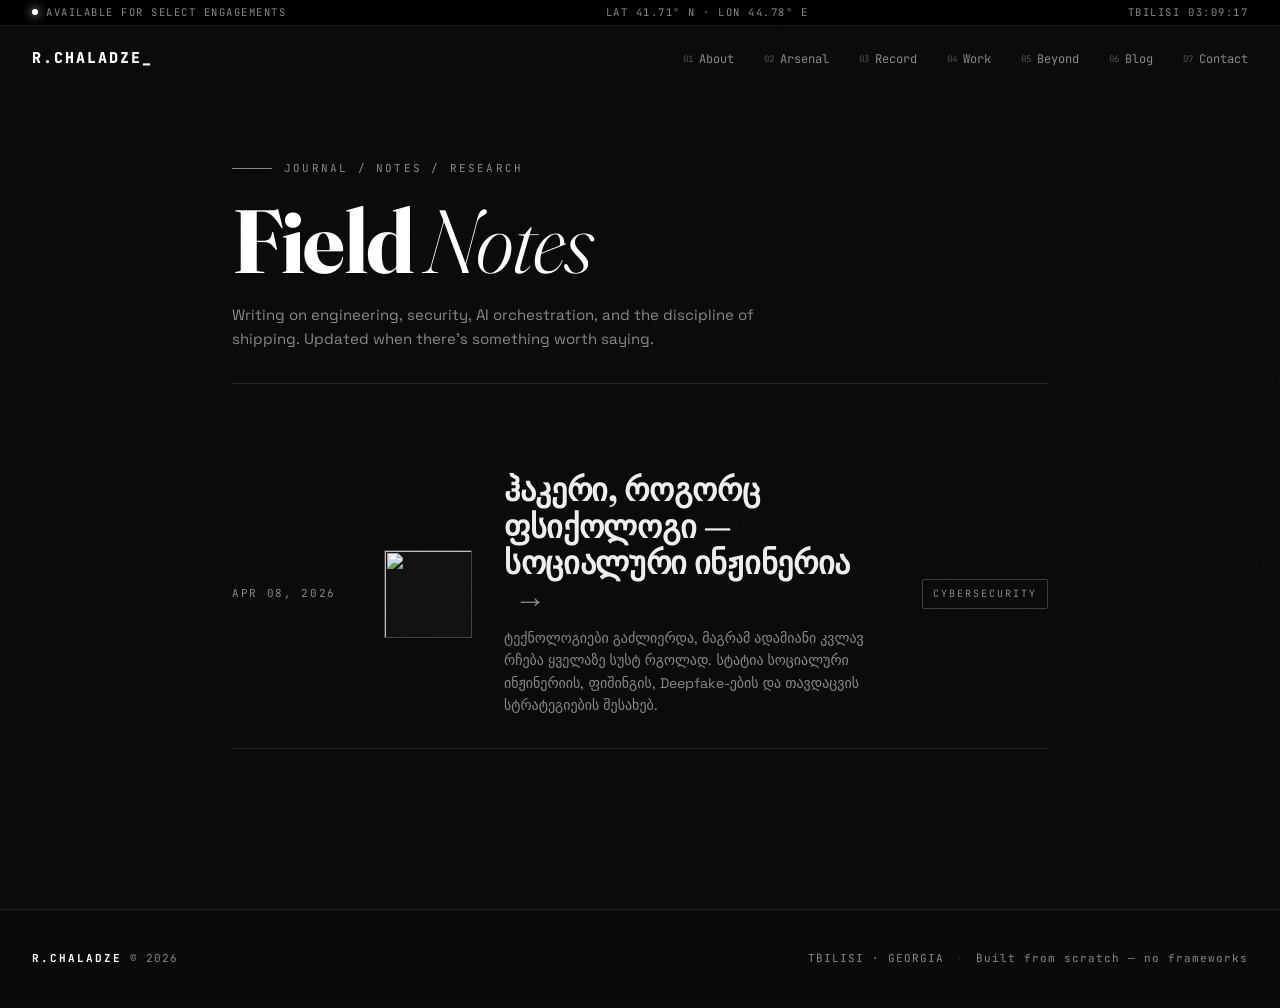
==== blogs.html @ 8592b8cc "Add blog page, first post, and GoatCounter analytics - New blogs.html with markdown-rendered post li" ====
<!DOCTYPE html>
<html lang="en">
<head>
<meta charset="UTF-8" />
<meta name="viewport" content="width=device-width, initial-scale=1.0" />
<title>Blog — Reziko Chaladze</title>
<meta name="description" content="Writing by Reziko Chaladze — engineering, security, AI, and shipping." />

<link rel="icon" href="data:image/svg+xml,%3Csvg xmlns='http://www.w3.org/2000/svg' viewBox='0 0 100 100'%3E%3Crect width='100' height='100' fill='%23000'/%3E%3Ctext x='50' y='70' font-family='monospace' font-size='64' font-weight='800' text-anchor='middle' fill='%23fff'%3ER%3C/text%3E%3C/svg%3E" />

<link rel="preconnect" href="https://fonts.googleapis.com" />
<link rel="preconnect" href="https://fonts.gstatic.com" crossorigin />
<link href="https://fonts.googleapis.com/css2?family=JetBrains+Mono:wght@300;400;500;700;800&family=Space+Grotesk:wght@300;400;500;600;700&family=Fraunces:ital,wght@0,300;0,700;1,400&display=swap" rel="stylesheet" />

<link rel="stylesheet" href="style.css" />
<style>
  .blog-wrap{max-width:880px;margin:0 auto;padding:160px 32px 120px}
  .blog-head{border-bottom:1px solid var(--line);padding-bottom:32px;margin-bottom:56px}
  .blog-head .kicker{font-family:var(--mono);font-size:11px;letter-spacing:.2em;color:var(--mute);text-transform:uppercase;display:flex;align-items:center;gap:12px;margin-bottom:20px}
  .blog-head .kicker span.k-line{display:inline-block;width:40px;height:1px;background:var(--mute)}
  .blog-head h1{font-family:var(--serif);font-size:clamp(48px,7vw,96px);font-weight:700;line-height:.95;letter-spacing:-.02em}
  .blog-head h1 em{font-style:italic;font-weight:300}
  .blog-head p.sub{margin-top:20px;color:var(--mute);max-width:560px;font-size:15px}

  .post-list{display:flex;flex-direction:column}
  .post-item{display:grid;grid-template-columns:120px 88px 1fr auto;gap:32px;align-items:center;padding:32px 0;border-bottom:1px solid var(--line);transition:padding .3s,background .3s;position:relative}
  .post-item .thumb{width:88px;height:88px;object-fit:cover;border:1px solid var(--line2);background:var(--bg2);filter:grayscale(.2);transition:filter .3s}
  .post-item:hover .thumb{filter:grayscale(0)}
  .post-hero{width:100%;max-height:420px;object-fit:cover;border:1px solid var(--line);margin-bottom:40px}
  .post-item:hover{padding-left:16px}
  .post-item:hover h3{color:#fff}
  .post-item .date{font-family:var(--mono);font-size:11px;letter-spacing:.15em;color:var(--mute);text-transform:uppercase}
  .post-item h3{font-family:var(--serif);font-size:clamp(22px,3vw,32px);font-weight:700;line-height:1.15;letter-spacing:-.01em;color:#eee;transition:color .3s}
  .post-item p.ex{margin-top:8px;color:var(--mute);font-size:14px;max-width:60ch}
  .post-item .tag{font-family:var(--mono);font-size:10px;letter-spacing:.2em;color:var(--mute);text-transform:uppercase;border:1px solid var(--line2);padding:6px 10px;border-radius:2px;white-space:nowrap}
  .post-item .arr{display:inline-block;margin-left:10px;transition:transform .3s;color:var(--mute)}
  .post-item:hover .arr{transform:translateX(6px);color:#fff}
  @media (max-width:700px){
    .post-item{grid-template-columns:1fr;gap:10px}
    .post-item .tag{justify-self:start}
    .post-item .thumb{width:100%;height:180px}
  }

  .back-link{display:inline-flex;align-items:center;gap:10px;font-family:var(--mono);font-size:11px;letter-spacing:.2em;text-transform:uppercase;color:var(--mute);margin-bottom:48px;transition:color .3s}
  .back-link:hover{color:#fff}

  /* Single post */
  .post-meta{font-family:var(--mono);font-size:11px;letter-spacing:.2em;color:var(--mute);text-transform:uppercase;margin-bottom:20px;display:flex;gap:16px;flex-wrap:wrap;align-items:center}
  .post-meta .tag{border:1px solid var(--line2);padding:4px 10px}
  .post-body{font-family:var(--sans);font-size:17px;line-height:1.75;color:#ddd}
  .post-body h1{font-family:var(--serif);font-size:clamp(40px,6vw,72px);font-weight:700;line-height:1;letter-spacing:-.02em;color:#fff;margin-bottom:40px}
  .post-body h2{font-family:var(--serif);font-size:32px;font-weight:700;color:#fff;margin:56px 0 20px;letter-spacing:-.01em}
  .post-body h3{font-family:var(--serif);font-size:24px;font-weight:700;color:#fff;margin:40px 0 16px}
  .post-body p{margin-bottom:24px}
  .post-body a{color:#fff;text-decoration:underline;text-decoration-color:var(--mute);text-underline-offset:4px;transition:text-decoration-color .2s}
  .post-body a:hover{text-decoration-color:#fff}
  .post-body strong{color:#fff;font-weight:600}
  .post-body em{font-style:italic}
  .post-body ul,.post-body ol{margin:0 0 24px 24px}
  .post-body li{margin-bottom:10px;list-style:disc}
  .post-body ol li{list-style:decimal}
  .post-body blockquote{border-left:2px solid #fff;padding:8px 24px;margin:32px 0;color:var(--mute);font-family:var(--serif);font-style:italic;font-size:20px}
  .post-body code{font-family:var(--mono);font-size:14px;background:var(--bg2);padding:2px 6px;border-radius:2px;border:1px solid var(--line)}
  .post-body pre{background:var(--bg2);border:1px solid var(--line);padding:20px;border-radius:4px;overflow-x:auto;margin-bottom:24px}
  .post-body pre code{background:transparent;border:0;padding:0;font-size:13px;line-height:1.6}
  .post-body hr{border:0;border-top:1px solid var(--line);margin:48px 0}
  .post-body img{border:1px solid var(--line);margin:24px 0}

  .loading{font-family:var(--mono);font-size:12px;color:var(--mute);letter-spacing:.1em}
</style>
</head>
<body>

<div class="cursor"></div>
<div class="cursor-dot"></div>
<div class="noise"></div>

<div class="statusbar">
  <div class="sb-inner">
    <span class="sb-item"><span class="dot live"></span> AVAILABLE FOR SELECT ENGAGEMENTS</span>
    <span class="sb-item hide-sm">LAT 41.71° N · LON 44.78° E</span>
    <span class="sb-item">TBILISI <span id="clock">—</span></span>
  </div>
</div>

<nav id="navbar">
  <div class="nav-inner">
    <a href="index.html" class="brand">R.CHALADZE<span class="blink">_</span></a>
    <ul class="nav-links">
      <li><a href="index.html#about"><span class="n">01</span>About</a></li>
      <li><a href="index.html#arsenal"><span class="n">02</span>Arsenal</a></li>
      <li><a href="index.html#record"><span class="n">03</span>Record</a></li>
      <li><a href="index.html#work"><span class="n">04</span>Work</a></li>
      <li><a href="index.html#beyond"><span class="n">05</span>Beyond</a></li>
      <li><a href="blogs.html"><span class="n">06</span>Blog</a></li>
      <li><a href="index.html#contact"><span class="n">07</span>Contact</a></li>
    </ul>
    <button class="nav-toggle" aria-label="Menu">☰</button>
  </div>
</nav>

<main class="blog-wrap">
  <!-- INDEX VIEW -->
  <div id="index-view">
    <div class="blog-head">
      <div class="kicker">
        <span class="k-line"></span>
        <span>JOURNAL / NOTES / RESEARCH</span>
      </div>
      <h1>Field <em>Notes</em></h1>
      <p class="sub">Writing on engineering, security, AI orchestration, and the discipline of shipping. Updated when there's something worth saying.</p>
    </div>
    <div class="post-list" id="post-list">
      <div class="loading">LOADING POSTS…</div>
    </div>
  </div>

  <!-- SINGLE POST VIEW -->
  <div id="post-view" style="display:none">
    <a href="blogs.html" class="back-link">← ALL POSTS</a>
    <div id="post-content" class="post-body">
      <div class="loading">LOADING…</div>
    </div>
  </div>
</main>

<footer>
  <div class="foot">
    <div><span class="f-brand">R.CHALADZE</span> © 2026</div>
    <div class="f-right">
      <span>TBILISI · GEORGIA</span>
      <span class="sep">·</span>
      <span>Built from scratch — no frameworks</span>
    </div>
  </div>
</footer>

<script src="https://cdn.jsdelivr.net/npm/marked/marked.min.js"></script>
<script src="script.js"></script>

<!-- GoatCounter analytics -->
<script data-goatcounter="https://revaz.goatcounter.com/count"
        async src="//gc.zgo.at/count.js"></script>
<script>
(function(){
  const params = new URLSearchParams(location.search);
  const slug = params.get('post');

  function fmtDate(d){
    try{
      return new Date(d).toLocaleDateString('en-US',{year:'numeric',month:'short',day:'2-digit'}).toUpperCase();
    }catch(e){return d}
  }

  async function loadIndex(){
    try{
      const res = await fetch('posts/posts.json',{cache:'no-store'});
      const posts = await res.json();
      posts.sort((a,b)=> new Date(b.date) - new Date(a.date));
      const list = document.getElementById('post-list');
      if(!posts.length){ list.innerHTML = '<div class="loading">NO POSTS YET.</div>'; return; }
      list.innerHTML = posts.map(p => `
        <a class="post-item" href="blogs.html?post=${encodeURIComponent(p.slug)}">
          <span class="date">${fmtDate(p.date)}</span>
          ${p.image ? `<img class="thumb" src="posts/${p.image}" alt="">` : '<span></span>'}
          <div>
            <h3>${p.title} <span class="arr">→</span></h3>
            ${p.excerpt ? `<p class="ex">${p.excerpt}</p>` : ''}
          </div>
          <span class="tag">${p.tag || 'POST'}</span>
        </a>
      `).join('');
    }catch(e){
      document.getElementById('post-list').innerHTML = '<div class="loading">FAILED TO LOAD POSTS.</div>';
      console.error(e);
    }
  }

  async function loadPost(slug){
    document.getElementById('index-view').style.display = 'none';
    document.getElementById('post-view').style.display = 'block';
    const el = document.getElementById('post-content');
    try{
      const res = await fetch('posts/posts.json',{cache:'no-store'});
      const posts = await res.json();
      const post = posts.find(p => p.slug === slug);
      if(!post){ el.innerHTML = '<h1>404</h1><p>Post not found.</p>'; return; }
      document.title = post.title + ' — Reziko Chaladze';
      const md = await fetch('posts/' + post.file, {cache:'no-store'}).then(r => r.text());
      el.innerHTML = `
        <div class="post-meta">
          <span>${fmtDate(post.date)}</span>
          <span class="tag">${post.tag || 'POST'}</span>
        </div>
        ${post.image ? `<img class="post-hero" src="posts/${post.image}" alt="">` : ''}
        ${marked.parse(md)}
      `;
    }catch(e){
      el.innerHTML = '<h1>Error</h1><p>Could not load post.</p>';
      console.error(e);
    }
  }

  if(slug) loadPost(slug); else loadIndex();
})();
</script>
</body>
</html>
---- style.css ----
/* ========== RESET & BASE ========== */
*,*::before,*::after{box-sizing:border-box;margin:0;padding:0}
html{scroll-behavior:smooth;-webkit-font-smoothing:antialiased}
:root{
  --bg:#0a0a0a;
  --bg2:#111;
  --fg:#fff;
  --mute:#888;
  --mute2:#555;
  --line:rgba(255,255,255,.1);
  --line2:rgba(255,255,255,.2);
  --mono:'JetBrains Mono',ui-monospace,monospace;
  --sans:'Space Grotesk',system-ui,sans-serif;
  --serif:'Fraunces',Georgia,serif;
  --max:1280px;
}
body{
  background:var(--bg);
  color:var(--fg);
  font-family:var(--sans);
  line-height:1.6;
  overflow-x:hidden;
  cursor:none;
}
body *{cursor:none}
img{max-width:100%;display:block}
a{color:inherit;text-decoration:none}
ul{list-style:none}
::selection{background:#fff;color:#000}

/* ========== CUSTOM CURSOR ========== */
.cursor,.cursor-dot{
  position:fixed;pointer-events:none;z-index:9999;
  top:0;left:0;
  will-change:transform;
  mix-blend-mode:difference;
}
.cursor{
  width:32px;height:32px;margin:-16px 0 0 -16px;
  border:1px solid #fff;border-radius:50%;
  transition:width .25s,height .25s,margin .25s,border-color .25s;
}
.cursor-dot{width:6px;height:6px;margin:-3px 0 0 -3px;background:#fff;border-radius:50%}
.cursor.hover{width:56px;height:56px;margin:-28px 0 0 -28px;border-color:#fff}
@media (max-width:900px),(pointer:coarse){
  body{cursor:auto}
  .cursor,.cursor-dot{display:none}
}

/* ========== NOISE OVERLAY ========== */
.noise{
  position:fixed;inset:0;pointer-events:none;z-index:50;
  opacity:.04;
  background-image:url("data:image/svg+xml,%3Csvg viewBox='0 0 200 200' xmlns='http://www.w3.org/2000/svg'%3E%3Cfilter id='n'%3E%3CfeTurbulence type='fractalNoise' baseFrequency='0.9'/%3E%3C/filter%3E%3Crect width='100%25' height='100%25' filter='url(%23n)'/%3E%3C/svg%3E");
  mix-blend-mode:overlay;
}

/* ========== STATUS BAR ========== */
.statusbar{
  position:fixed;top:0;left:0;right:0;z-index:101;
  background:#000;
  border-bottom:1px solid var(--line);
  font-family:var(--mono);
  font-size:10.5px;letter-spacing:1.5px;
  color:var(--mute);
  text-transform:uppercase;
  height:26px;display:flex;align-items:center;
}
.sb-inner{
  max-width:var(--max);margin:0 auto;padding:0 32px;width:100%;
  display:flex;justify-content:space-between;gap:24px;
}
.sb-item{display:inline-flex;align-items:center;gap:8px}
.dot{width:6px;height:6px;border-radius:50%;background:var(--mute)}
.dot.live{background:#fff;box-shadow:0 0 10px #fff;animation:pulse 2s ease-in-out infinite}
@keyframes pulse{0%,100%{opacity:1}50%{opacity:.3}}

/* ========== NAV ========== */
#navbar{
  position:fixed;top:26px;left:0;right:0;z-index:100;
  padding:18px 0;
  transition:background .3s, backdrop-filter .3s, padding .3s, border-color .3s;
  border-bottom:1px solid transparent;
}
#navbar.scrolled{
  background:rgba(10,10,10,.72);
  backdrop-filter:blur(14px);
  -webkit-backdrop-filter:blur(14px);
  padding:12px 0;
  border-bottom-color:var(--line);
}
.nav-inner{
  max-width:var(--max);margin:0 auto;padding:0 32px;
  display:flex;align-items:center;justify-content:space-between;
}
.brand{
  font-family:var(--mono);
  font-weight:800;letter-spacing:2px;font-size:15px;
}
.blink{animation:blink 1s steps(1) infinite}
@keyframes blink{50%{opacity:0}}
.nav-links{display:flex;gap:30px}
.nav-links a{
  font-family:var(--mono);
  font-size:12px;color:var(--mute);
  position:relative;padding:4px 0;
  transition:color .2s;
  display:inline-flex;align-items:center;gap:6px;
}
.nav-links a .n{font-size:9px;color:var(--mute2)}
.nav-links a::after{
  content:'';position:absolute;left:0;right:0;bottom:-2px;height:1px;
  background:#fff;transform:scaleX(0);transform-origin:right;
  transition:transform .3s;
}
.nav-links a:hover{color:#fff}
.nav-links a:hover::after{transform:scaleX(1);transform-origin:left}
.nav-toggle{display:none;background:none;border:none;color:#fff;font-size:22px;cursor:pointer}

/* ========== HERO ========== */
.hero{
  min-height:100vh;position:relative;
  display:flex;align-items:center;
  padding:140px 32px 120px;
  overflow:hidden;
}
#grid-canvas{
  position:absolute;inset:0;width:100%;height:100%;
  opacity:.35;pointer-events:none;
}
.hero::after{
  content:'';position:absolute;inset:0;
  background:radial-gradient(ellipse at 30% 50%, transparent 0%, var(--bg) 85%);
  pointer-events:none;
}
.hero-grid{
  position:relative;z-index:2;
  max-width:var(--max);width:100%;margin:0 auto;
  display:grid;grid-template-columns:1.45fr .85fr;gap:80px;align-items:center;
}
.kicker{
  display:flex;align-items:center;gap:14px;margin-bottom:32px;
}
.k-line{width:60px;height:1px;background:#fff}
.k-text{
  font-family:var(--mono);font-size:11px;color:var(--mute);
  letter-spacing:2px;text-transform:uppercase;
}
.title{
  font-family:var(--mono);
  font-size:clamp(56px,11vw,160px);
  font-weight:800;line-height:.88;letter-spacing:-5px;
  margin-bottom:32px;
}
.title .line{display:block}
.title .italic{
  font-family:var(--serif);font-style:italic;font-weight:300;
  letter-spacing:-3px;
  text-shadow:0 0 80px rgba(255,255,255,.15);
}
.lede{
  font-size:clamp(16px,1.4vw,19px);
  color:#ccc;max-width:620px;margin-bottom:48px;
}
.lede strong{color:#fff;font-weight:600}
.ul{border-bottom:1px solid #fff;padding-bottom:1px}
.hero-cta{display:flex;gap:14px;flex-wrap:wrap;margin-bottom:56px}
.btn{
  display:inline-flex;align-items:center;gap:10px;
  padding:16px 28px;
  border:1px solid #fff;background:#fff;color:#000;
  font-family:var(--mono);
  font-size:12px;font-weight:700;letter-spacing:1.5px;text-transform:uppercase;
  transition:all .25s ease;cursor:none;
}
.btn .arr{transition:transform .25s}
.btn:hover{background:transparent;color:#fff;box-shadow:0 0 40px rgba(255,255,255,.2)}
.btn:hover .arr{transform:translateX(4px)}
.btn-ghost{background:transparent;color:#fff}
.btn-ghost:hover{background:#fff;color:#000}

.hero-meta{
  display:grid;grid-template-columns:repeat(4,auto);gap:40px;
  padding-top:32px;border-top:1px solid var(--line);
  max-width:620px;
}
.hero-meta div{display:flex;flex-direction:column;gap:4px}
.hero-meta .lbl{
  font-family:var(--mono);font-size:10px;color:var(--mute2);letter-spacing:1.5px;
}
.hero-meta .val{font-size:13px;color:#fff;font-weight:500}

/* photo frame */
.hero-right{display:flex;justify-content:center}
.photo-frame{
  position:relative;
  width:min(380px,80vw);
  padding:14px;
}
.frame-corner{
  position:absolute;width:18px;height:18px;
  border:1px solid #fff;
}
.frame-corner.tl{top:0;left:0;border-right:none;border-bottom:none}
.frame-corner.tr{top:0;right:0;border-left:none;border-bottom:none}
.frame-corner.bl{bottom:24px;left:0;border-right:none;border-top:none}
.frame-corner.br{bottom:24px;right:0;border-left:none;border-top:none}

.photo-mask{
  width:100%;aspect-ratio:3/4;
  overflow:hidden;
  border:1px solid var(--line2);
  filter:grayscale(100%) contrast(1.1);
  position:relative;
  background:repeating-linear-gradient(45deg,#111 0 2px,#0a0a0a 2px 14px);
  box-shadow:0 0 100px rgba(255,255,255,.06), inset 0 0 60px rgba(0,0,0,.5);
}
.photo-mask img{width:100%;height:100%;object-fit:cover}
.photo-mask.no-img::before{
  content:'R';
  position:absolute;inset:0;
  display:flex;align-items:center;justify-content:center;
  font-family:var(--mono);
  font-size:180px;font-weight:800;color:#fff;
  text-shadow:0 0 40px rgba(255,255,255,.3);
}
.scanlines{
  position:absolute;inset:0;pointer-events:none;
  background:repeating-linear-gradient(
    to bottom,
    transparent 0,transparent 3px,
    rgba(255,255,255,.02) 3px,rgba(255,255,255,.02) 4px
  );
}
.frame-label{
  display:flex;justify-content:space-between;
  margin-top:10px;
  font-family:var(--mono);font-size:10px;color:var(--mute);letter-spacing:1.5px;
}

.scroll-hint{
  position:absolute;bottom:32px;left:50%;transform:translateX(-50%);
  display:flex;flex-direction:column;align-items:center;gap:6px;
  font-family:var(--mono);font-size:10px;color:var(--mute2);letter-spacing:2px;
}
.scroll-hint .arrow{animation:bob 2s ease-in-out infinite}
@keyframes bob{0%,100%{transform:translateY(0)}50%{transform:translateY(6px)}}

/* ========== MARQUEE ========== */
.marquee{
  overflow:hidden;border-top:1px solid var(--line);border-bottom:1px solid var(--line);
  padding:22px 0;background:#050505;
  position:relative;
}
.marquee-track{
  display:inline-flex;gap:60px;white-space:nowrap;
  animation:marquee 50s linear infinite;
  font-family:var(--mono);
  font-size:13px;font-weight:700;color:#fff;letter-spacing:2px;
}
.marquee-track span{opacity:.85}
@keyframes marquee{from{transform:translateX(0)}to{transform:translateX(-50%)}}

/* ========== SECTION BASE ========== */
.section{
  max-width:var(--max);margin:0 auto;
  padding:140px 32px;
}
.section-head{
  display:flex;align-items:baseline;gap:24px;
  margin-bottom:64px;
}
.num{font-family:var(--mono);font-size:13px;color:var(--mute2);letter-spacing:1px}
.section-head h2{
  font-family:var(--mono);
  font-size:clamp(36px,5.5vw,64px);
  font-weight:800;letter-spacing:-2px;line-height:1;
}
.head-rule{flex:1;height:1px;background:var(--line);margin-left:16px}

/* reveal */
.reveal{opacity:0;transform:translateY(40px);transition:opacity .9s ease,transform .9s ease}
.reveal.in{opacity:1;transform:none}

/* ========== ABOUT ========== */
.about-grid{
  display:grid;grid-template-columns:1.6fr 1fr;gap:72px;align-items:start;
}
.about-body p{color:#ccc;margin-bottom:22px;font-size:17px;max-width:65ch}
.about-body strong{color:#fff;font-weight:600}
.about-body .drop{font-size:19px;color:#eee}
.pull{
  font-family:var(--serif);font-style:italic;font-weight:300;
  font-size:clamp(24px,3vw,36px)!important;
  color:#fff!important;
  border-left:2px solid #fff;padding:4px 0 4px 24px;
  margin:32px 0!important;
  line-height:1.3;
}
.about-side{display:flex;flex-direction:column;gap:24px}
.spec{
  border:1px solid var(--line);padding:24px;
  background:rgba(255,255,255,.02);
  transition:border-color .3s;
}
.spec:hover{border-color:var(--line2)}
.spec-head{
  font-family:var(--mono);font-size:11px;color:var(--mute);letter-spacing:2px;
  margin-bottom:14px;padding-bottom:10px;border-bottom:1px solid var(--line);
}
.spec ul li{
  font-size:14px;color:#ddd;padding:6px 0;
  position:relative;padding-left:18px;
}
.spec ul li::before{content:'›';position:absolute;left:0;color:#fff}

/* ========== ARSENAL ========== */
.arsenal-grid{
  display:grid;grid-template-columns:repeat(2,1fr);gap:48px 64px;
}
.arsenal-col{display:flex;flex-direction:column;gap:14px}
.ac-label{
  font-family:var(--mono);font-size:11px;color:var(--mute);letter-spacing:2px;
  padding-bottom:10px;border-bottom:1px solid var(--line);
}
.tags{display:flex;flex-wrap:wrap;gap:10px}
.tags span{
  padding:9px 16px;
  border:1px solid var(--line2);
  font-family:var(--mono);font-size:12px;color:#ddd;
  background:rgba(255,255,255,.02);
  transition:all .2s ease;
}
.tags span:hover{
  background:#fff;color:#000;border-color:#fff;
  box-shadow:0 0 24px rgba(255,255,255,.2);
  transform:translateY(-2px);
}
.tags.small span{font-size:11px;padding:7px 13px}
.tags.tiny span{font-size:10.5px;padding:5px 10px;color:#aaa}

/* ========== TIMELINE ========== */
.timeline{
  display:flex;flex-direction:column;
  border-top:1px solid var(--line);
}
.t-item{
  display:grid;grid-template-columns:140px 1fr;gap:32px;
  padding:28px 0;
  border-bottom:1px solid var(--line);
  transition:background .3s;
}
.t-item:hover{background:rgba(255,255,255,.015)}
.t-year{
  font-family:var(--mono);font-size:14px;color:var(--mute);letter-spacing:1px;
  padding-top:4px;
}
.t-item.highlight .t-year{color:#fff}
.t-item.highlight{background:rgba(255,255,255,.025)}
.t-body h4{
  font-family:var(--mono);font-size:19px;font-weight:700;margin-bottom:8px;
  letter-spacing:-.3px;
}
.t-body p{color:#aaa;font-size:15px;max-width:75ch}
.t-body em{color:#fff;font-style:italic}

/* ========== WORK ========== */
.project.featured{
  border:1px solid var(--line2);
  padding:56px;
  margin-bottom:56px;
  background:linear-gradient(180deg,rgba(255,255,255,.035),transparent);
  display:grid;grid-template-columns:.9fr 1.6fr;gap:56px;
  transition:border-color .3s;
  position:relative;
}
.project.featured:hover{border-color:#fff}
.project-meta .label{
  font-family:var(--mono);font-size:11px;color:var(--mute);letter-spacing:2px;
}
.project-meta h3{
  font-family:var(--mono);
  font-size:clamp(36px,4vw,52px);
  font-weight:800;margin:14px 0 10px;letter-spacing:-1.5px;
}
.project-sub{color:var(--mute);font-size:13px;margin-bottom:24px;font-family:var(--mono)}
.role{
  display:flex;justify-content:space-between;gap:16px;
  padding:12px 0;border-top:1px solid var(--line);
  font-family:var(--mono);font-size:12px;
}
.role .lbl{color:var(--mute2);letter-spacing:1.5px}
.role span:last-child{color:#fff}

.project-body p{color:#ccc;margin-bottom:20px;font-size:16px}
.bullets{margin:20px 0 28px}
.bullets li{
  position:relative;padding-left:24px;margin-bottom:14px;color:#bbb;font-size:15px;
}
.bullets li::before{
  content:'▸';position:absolute;left:0;color:#fff;
}
.bullets strong{color:#fff}

.projects-grid{
  display:grid;
  grid-template-columns:repeat(auto-fit,minmax(300px,1fr));
  gap:20px;
}
.card{
  border:1px solid var(--line);
  padding:32px;
  background:rgba(255,255,255,.015);
  transition:all .3s ease;
  position:relative;overflow:hidden;
}
.card::before{
  content:'';position:absolute;top:0;left:0;right:0;height:1px;
  background:#fff;transform:scaleX(0);transform-origin:left;
  transition:transform .4s ease;
}
.card:hover::before{transform:scaleX(1)}
.card:hover{
  border-color:var(--line2);
  transform:translateY(-4px);
  background:rgba(255,255,255,.03);
  box-shadow:0 30px 60px -30px rgba(255,255,255,.08);
}
.card-head{
  display:flex;justify-content:space-between;
  font-family:var(--mono);font-size:10px;color:var(--mute2);letter-spacing:1.5px;
  margin-bottom:14px;
}
.card h4{
  font-family:var(--mono);
  font-size:22px;font-weight:700;margin-bottom:12px;letter-spacing:-.3px;
}
.card p{color:#aaa;font-size:14px;margin-bottom:18px;line-height:1.55}

/* research */
.research{
  margin-top:72px;
  border-top:1px solid var(--line);padding-top:40px;
}
.research-head{
  font-family:var(--mono);font-size:11px;color:var(--mute);letter-spacing:2px;
  margin-bottom:22px;
}
.research-list{display:flex;flex-direction:column}
.research-list li{
  display:grid;grid-template-columns:80px 1fr auto;gap:24px;align-items:center;
  padding:18px 0;border-bottom:1px solid var(--line);
  font-family:var(--mono);font-size:13px;
  transition:padding-left .3s, background .3s;
}
.research-list li:hover{padding-left:16px;background:rgba(255,255,255,.02)}
.r-year{color:var(--mute)}
.r-title{color:#fff}
.r-tag{color:var(--mute);font-size:11px;letter-spacing:1px;text-transform:uppercase}

/* ========== BEYOND ========== */
.beyond-lede{
  font-family:var(--serif);font-style:italic;font-weight:300;
  font-size:clamp(24px,3.5vw,40px);
  color:#fff;max-width:900px;
  margin-bottom:64px;
  line-height:1.35;
}
.beyond-grid{
  display:grid;grid-template-columns:repeat(auto-fit,minmax(260px,1fr));gap:20px;
}
.beyond-card{
  padding:36px 32px;
  border:1px solid var(--line);
  transition:all .3s;
  position:relative;
}
.beyond-card:hover{
  background:rgba(255,255,255,.025);
  border-color:#fff;
  transform:translateY(-3px);
}
.bc-num{
  font-family:var(--mono);font-size:11px;color:var(--mute2);letter-spacing:1.5px;
  margin-bottom:20px;
}
.beyond-card h4{
  font-family:var(--mono);font-size:20px;font-weight:700;margin-bottom:12px;
  letter-spacing:-.3px;
}
.beyond-card p{color:#aaa;font-size:14px;line-height:1.6}

/* ========== CONTACT ========== */
.contact-box{
  padding:96px 48px;
  border:1px solid var(--line2);
  background:linear-gradient(180deg,rgba(255,255,255,.03),transparent);
  text-align:center;
}
.contact-box .big{
  font-family:var(--mono);
  font-size:clamp(32px,5vw,64px);
  font-weight:800;letter-spacing:-2px;line-height:1.05;
  margin-bottom:24px;
}
.contact-box .sml{
  color:#aaa;font-size:16px;max-width:600px;margin:0 auto 56px;
}
.contact-links{
  display:grid;grid-template-columns:repeat(3,1fr);gap:16px;
  max-width:800px;margin:0 auto;
}
.c-link{
  padding:28px;border:1px solid var(--line);
  display:flex;flex-direction:column;gap:10px;text-align:left;
  transition:all .3s;background:rgba(255,255,255,.01);
}
.c-link:hover{background:#fff;color:#000;border-color:#fff}
.c-link:hover .c-lbl{color:#666}
.c-lbl{
  font-family:var(--mono);font-size:10px;color:var(--mute);letter-spacing:2px;
}
.c-val{
  font-family:var(--mono);font-size:15px;font-weight:600;
  display:flex;justify-content:space-between;align-items:center;
}
.c-link:hover .arr{transform:translateX(4px)}
.arr{display:inline-block;transition:transform .25s}

/* ========== FOOTER ========== */
footer{
  border-top:1px solid var(--line);
  padding:40px 32px;margin-top:40px;
}
.foot{
  max-width:var(--max);margin:0 auto;
  display:flex;justify-content:space-between;align-items:center;
  font-family:var(--mono);font-size:11px;color:var(--mute);letter-spacing:1px;
}
.f-brand{color:#fff;font-weight:700;letter-spacing:2px}
.f-right{display:flex;gap:12px;align-items:center}
.sep{opacity:.3}

/* ========== RESPONSIVE ========== */
@media (max-width:1000px){
  .hero-grid{grid-template-columns:1fr;gap:64px}
  .about-grid{grid-template-columns:1fr;gap:48px}
  .project.featured{grid-template-columns:1fr;gap:32px;padding:36px}
  .arsenal-grid{grid-template-columns:1fr;gap:36px}
  .contact-links{grid-template-columns:1fr}
}
@media (max-width:720px){
  .hide-sm{display:none!important}
  .sb-inner{justify-content:space-between}
  .nav-links{
    position:fixed;top:0;right:-100%;bottom:0;
    width:78%;max-width:320px;
    background:#0a0a0a;
    flex-direction:column;align-items:flex-start;
    padding:110px 32px 32px;gap:20px;
    transition:right .3s ease;
    border-left:1px solid var(--line);
  }
  .nav-links.open{right:0}
  .nav-toggle{display:block;z-index:102}
  .section{padding:96px 24px}
  .hero{padding:130px 24px 80px}
  .hero-meta{grid-template-columns:repeat(2,1fr);gap:24px}
  .title{letter-spacing:-2px}
  .contact-box{padding:56px 24px}
  .foot{flex-direction:column;gap:12px;text-align:center}
  .t-item{grid-template-columns:80px 1fr;gap:16px}
  .r-title{font-size:12px}
  .research-list li{grid-template-columns:60px 1fr;gap:10px}
  .r-tag{grid-column:2;font-size:10px;color:var(--mute2)}
}
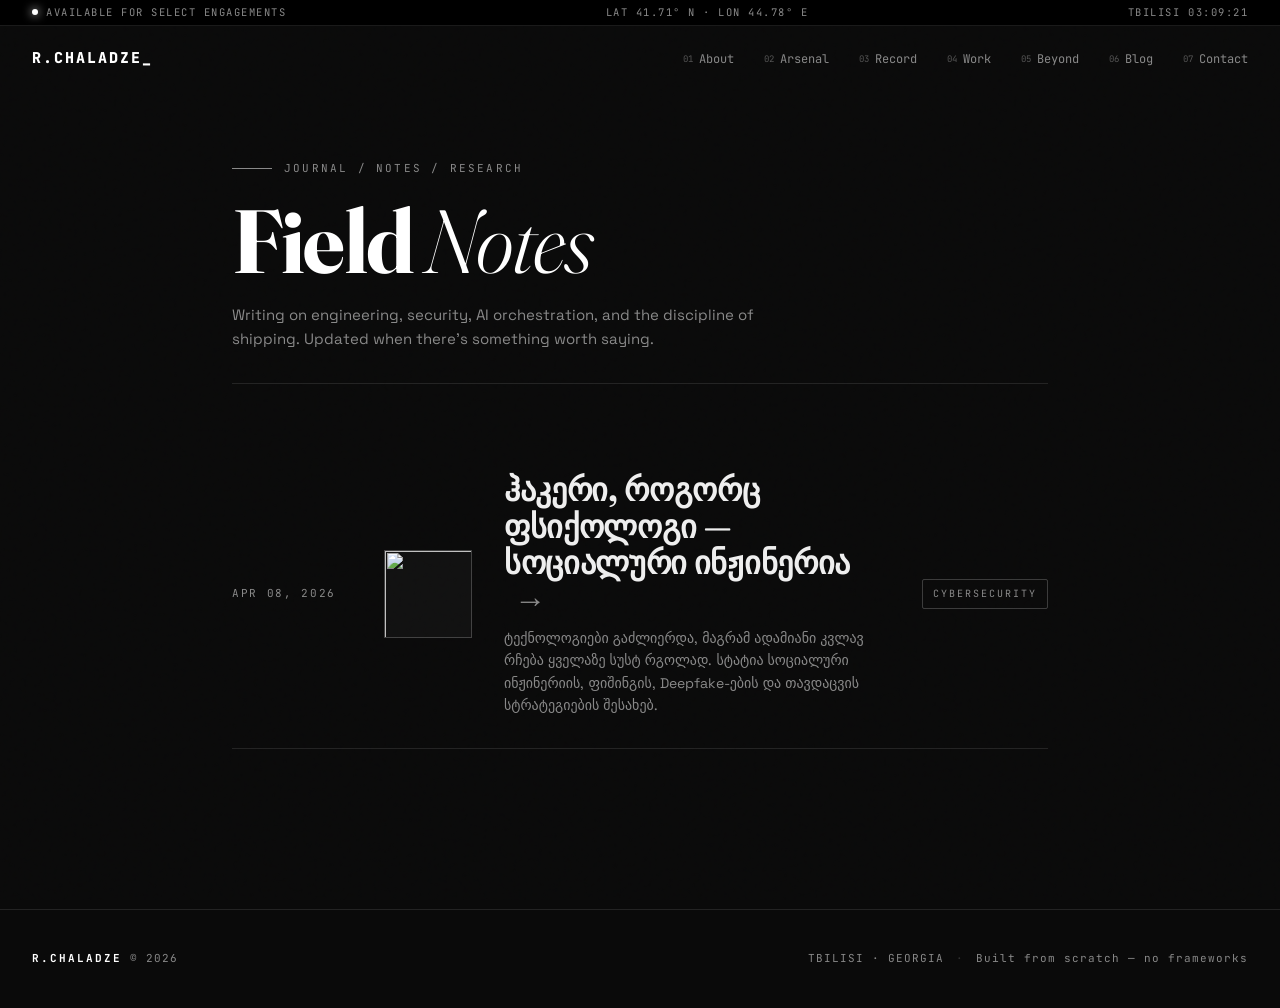
==== commit 110e57e8: "Add per-post static HTML page with OG image meta tags Social crawlers (Telegram, WhatsApp, Twitter, " ====
--- a/blogs.html
+++ b/blogs.html
@@ -160,7 +160,7 @@
       const list = document.getElementById('post-list');
       if(!posts.length){ list.innerHTML = '<div class="loading">NO POSTS YET.</div>'; return; }
       list.innerHTML = posts.map(p => `
-        <a class="post-item" href="blogs.html?post=${encodeURIComponent(p.slug)}">
+        <a class="post-item" href="${p.url || ('blogs.html?post=' + encodeURIComponent(p.slug))}">
           <span class="date">${fmtDate(p.date)}</span>
           ${p.image ? `<img class="thumb" src="posts/${p.image}" alt="">` : '<span></span>'}
           <div>
